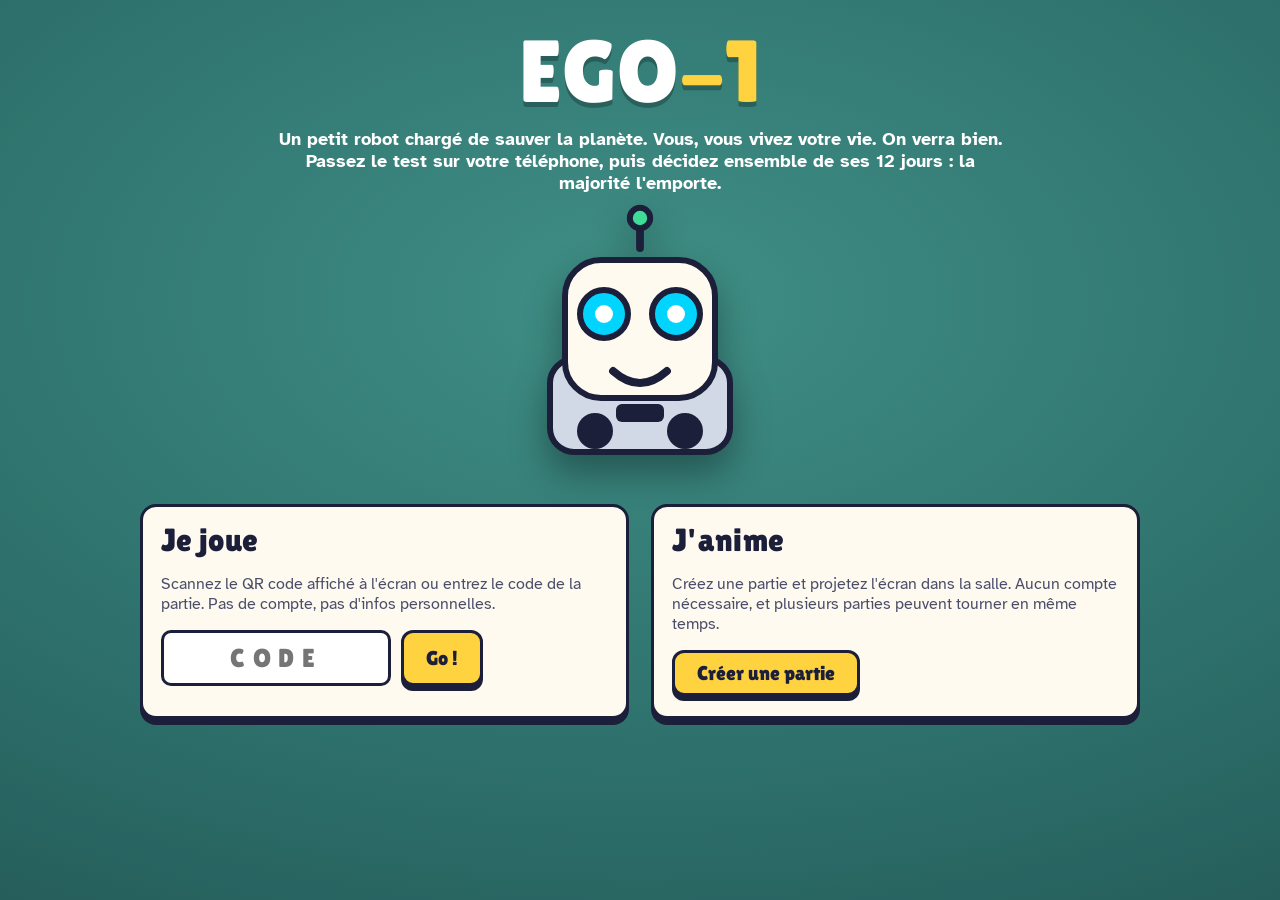
==== static/index.html @ 4ec0e610 "Initial commit" ====
<!doctype html>
<html lang="fr">
<head>
  <meta charset="utf-8">
  <meta name="viewport" content="width=device-width, initial-scale=1">
  <title>EGO-1 — Le petit robot qui en a marre</title>
  <link rel="stylesheet" href="/static/style.css">
</head>
<body>
  <div class="accueil">
    <h1>EGO<b>-1</b></h1>
    <p class="intro">Un petit robot chargé de sauver la planète. Vous, vous vivez votre vie. On verra bien. Passez le test sur votre téléphone, puis décidez ensemble de ses 12 jours : la majorité l'emporte.</p>
    <div id="plateau"></div>
    <div class="choix-roles">
      <div class="fiche">
        <h2>Je joue</h2>
        <p>Scannez le QR code affiché à l'écran ou entrez le code de la partie. Pas de compte, pas d'infos personnelles.</p>
        <form id="rejoindre">
          <input id="code" maxlength="4" placeholder="CODE" autocomplete="off" required>
          <button>Go !</button>
        </form>
        <p id="erreur" class="erreur"></p>
      </div>
      <div class="fiche">
        <h2>J'anime</h2>
        <p>Créez une partie et projetez l'écran dans la salle. Aucun compte nécessaire, et plusieurs parties peuvent tourner en même temps.</p>
        <button id="creer">Créer une partie</button>
      </div>
    </div>
  </div>
  <script src="/static/robot.js"></script>
  <script src="/static/config.js"></script>
  <script>
    const api = (window.EGO1_CONFIG?.backendUrl || "").replace(/\/$/, "");
    document.getElementById("plateau").innerHTML = robotSVG("normal");
    document.getElementById("creer").onclick = async () => {
      const r = await fetch(`${api}/api/parties`, { method: "POST" });
      const { code } = await r.json();
      location.href = `/animateur?code=${code}`;
    };
    document.getElementById("rejoindre").onsubmit = async (e) => {
      e.preventDefault();
      const code = document.getElementById("code").value.trim().toUpperCase();
      const r = await fetch(`${api}/api/parties/${encodeURIComponent(code)}`);
      if (r.ok) location.href = `/jouer?code=${code}`;
      else document.getElementById("erreur").textContent = "Partie introuvable : vérifiez le code affiché à l'écran.";
    };
  </script>
</body>
</html>
---- static/style.css ----
@font-face { font-family: "Atkinson"; font-display: swap; src: url(/static/polices/atkinson-hyperlegible-latin-400-normal.woff2) format("woff2"); }
@font-face { font-family: "Atkinson"; font-weight: 700; font-display: swap; src: url(/static/polices/atkinson-hyperlegible-latin-700-normal.woff2) format("woff2"); }
@font-face { font-family: "Lilita"; font-display: swap; src: url(/static/polices/lilita-one-latin-400-normal.woff2) format("woff2"); }

:root {
  --encre: #1c1f3a; --doux: #4a4e6a; --carte: #fffaf0; --jaune: #ffd23f; --orange: #ff8a3d;
  --vert: #1b9a52; --rouge: #d93636; --bleu: #3d7bf5;
  --A: #3d7bf5; --B: #ffb020; --C: #22b46a; --D: #ff5d8f;
  --titre: "Lilita", "Arial Black", sans-serif;
}
* { box-sizing: border-box; }
html, body { margin: 0; }
html { background: #1f4f4e; }
body {
  font-family: "Atkinson", system-ui, sans-serif; color: var(--encre); min-height: 100vh;
  background: radial-gradient(ellipse 120% 900px at 50% 300px, #3f8f86 0%, #2b6b67 60%, #1f4f4e 100%);
}
h1, h2, h3, .titre { font-family: var(--titre); font-weight: 400; letter-spacing: .3px; margin: 0; }
a { color: var(--bleu); }
.cache { display: none !important; }
.ico { width: 1.25em; height: 1.25em; vertical-align: -.25em; flex: none; }

button, .bouton {
  font: 1.25rem var(--titre); padding: .45em 1.1em; background: var(--jaune); color: var(--encre); cursor: pointer;
  border: 3px solid var(--encre); border-radius: 12px; box-shadow: 0 5px 0 var(--encre); transition: transform .08s, box-shadow .08s;
}
button:hover { transform: translateY(-1px); }
button:active { transform: translateY(4px); box-shadow: 0 1px 0 var(--encre); }
button.secondaire { background: #fff3d6; }
button.petit { font-size: .85rem; padding: .2em .6em; box-shadow: 0 3px 0 var(--encre); border-width: 2px; }
select, input { font: 1.1rem "Atkinson"; font-weight: 700; padding: .4em .6em; border: 3px solid var(--encre); border-radius: 10px; background: #fff; color: var(--encre); }

.fiche { background: var(--carte); border: 3px solid var(--encre); border-radius: 16px; box-shadow: 0 6px 0 var(--encre); padding: 14px 18px; }
.fiche h3 { font-size: 1.5rem; margin-bottom: .4rem; }

/* Plateau */
.plateau { width: 100%; height: auto; display: block; filter: drop-shadow(0 18px 18px rgba(0, 0, 0, .35)); }
.roule { animation: roule linear infinite; }
@keyframes roule { 0% { transform: translate(0, 0); opacity: 0 } 6%, 92% { opacity: 1 } 100% { transform: translate(var(--dx), var(--dy)); opacity: 0 } }
.fumee { animation: fumee 4s ease-out infinite; transform-box: fill-box; transform-origin: center; }
@keyframes fumee { from { transform: translate(0, 0) scale(.5); opacity: .85 } to { transform: translate(10px, -46px) scale(1.7); opacity: 0 } }
.oiseau { animation: vole 3s ease-in-out infinite alternate; }
@keyframes vole { to { transform: translate(6px, -6px) } }

/* Pistes de score */
.pistes .rang { display: grid; grid-template-columns: 26px 130px 1fr 48px; align-items: center; gap: 10px; margin: 7px 0; font-weight: 700; }
.pistes .rang .ico { width: 24px; height: 24px; }
.pistes.comparer .rang { grid-template-columns: 26px 150px 1fr 92px 52px; }
.pistes .rang small { display: block; font-weight: 400; font-size: .78rem; color: var(--doux); line-height: 1.15; }
.piste { position: relative; display: grid; grid-template-columns: repeat(10, 1fr); gap: 3px; }
.piste i { height: 22px; border-radius: 4px; background: #efe5cf; border: 2px solid #d9cba9; }
.piste i.r { background: #ffd0cc; } .piste i.o { background: #ffe8b0; } .piste i.v { background: #c9efd2; }
.jeton {
  position: absolute; top: 50%; width: 32px; height: 32px; margin: -16px 0 0 -16px; border-radius: 50%; border: 3px solid var(--encre);
  display: grid; place-items: center; font: 14px var(--titre); color: #fff; text-shadow: 0 1px 0 var(--encre);
  box-shadow: 0 3px 0 var(--encre); transition: left 1.1s cubic-bezier(.3, 1.4, .5, 1), background .6s;
}
.jeton.fantome { background: #fff !important; color: var(--encre); text-shadow: none; opacity: .75; border-style: dashed; box-shadow: none; }
.delta { font: 1.15rem var(--titre); text-align: right; }
.delta.plus, .ecart.plus { color: var(--vert); } .delta.moins, .ecart.moins { color: var(--rouge); }
.avant-apres { font: 1.2rem var(--titre); text-align: center; white-space: nowrap; }
.avant-apres span { color: var(--doux); }
  width: 72px; height: 72px; border-radius: 50%; background: #3a3f5c; color: #fff; border: 3px solid var(--encre); flex: none;
  display: grid; place-content: center; font: 22px var(--titre); box-shadow: 0 4px 0 var(--encre); line-height: 1; text-align: center;
}

/* En-tête : parcours des années */
.entete { display: flex; align-items: center; gap: 26px; padding: 16px 28px 10px; }
.logo { color: #fff; font-size: 34px; line-height: .95; text-shadow: 0 3px 0 rgba(0, 0, 0, .25); }
.logo b { color: var(--jaune); font-weight: inherit; }
.parcours { flex: 1; display: flex; align-items: center; padding-top: 18px; }
.case {
  position: relative; width: 74px; height: 50px; border-radius: 10px; background: #fff3d6; border: 3px solid var(--encre); flex: none;
  display: grid; place-items: center; font: 20px var(--titre); box-shadow: 0 4px 0 var(--encre); transition: transform .3s;
}
.case.faite { background: #bfe9c9; }
.case.ici { background: var(--jaune); transform: translateY(-4px); }
.case.fin { background: var(--orange); color: #fff; }
.case.fin.ici { background: var(--jaune); color: var(--encre); }
.chemin { flex: 1; min-width: 8px; border-top: 4px dotted #fff3d6; opacity: .7; }
.pion { position: absolute; top: -40px; left: 50%; width: 30px; margin-left: -15px; filter: drop-shadow(0 3px 0 rgba(0, 0, 0, .3)); animation: sautille 1.6s ease-in-out infinite; }
@keyframes sautille { 50% { transform: translateY(-5px) } }
.salle { text-align: right; color: #fff; font-weight: 700; font-size: .95rem; }
.salle .titre { font-size: 30px; color: var(--jaune); letter-spacing: 4px; }
.salle .outils { display: flex; gap: 8px; align-items: center; justify-content: flex-end; margin-top: 4px; font-size: .8rem; }

/* Écran projeté */
.ecran { display: grid; grid-template-columns: minmax(520px, 40%) 1fr; gap: 26px; padding: 4px 28px 24px; align-items: start; }
.ecran .gauche { display: flex; flex-direction: column; gap: 14px; position: sticky; top: 10px; }
.ecran.fin { grid-template-columns: 1fr; }
.ecran.fin .gauche { display: none; }

.evenement { position: relative; background: var(--carte); border: 3px solid var(--encre); border-radius: 18px; box-shadow: 0 6px 0 var(--encre); overflow: hidden; animation: pose .45s cubic-bezier(.3, 1.4, .5, 1); }
@keyframes pose { from { transform: translateY(-30px) rotate(-2deg); opacity: 0 } }
.evenement .bandeau { background: var(--orange); color: #fff; padding: 10px 20px; display: flex; justify-content: space-between; align-items: center; font: 22px var(--titre); border-bottom: 3px solid var(--encre); text-shadow: 0 2px 0 rgba(0, 0, 0, .2); }
.evenement .corps { padding: 14px 22px 18px; }
.evenement h2 { font-size: 40px; margin-bottom: 6px; line-height: 1.05; }
.evenement .texte { font-size: 20px; font-weight: 700; margin: 6px 0; }
.sources { font-size: .8rem; color: var(--doux); margin-top: 4px; }

.chip { display: inline-flex; align-items: center; gap: 4px; font-weight: 700; font-size: .95rem; padding: 2px 10px; border-radius: 999px; border: 2px solid var(--encre); background: #fff; margin: 2px 4px 2px 0; }
.chip.plus { background: #c9efd2; } .chip.moins { background: #ffd0cc; }

/* Cartes de choix */
.main-cartes { display: grid; grid-template-columns: repeat(3, 1fr); gap: 18px; margin-top: 22px; padding: 0 6px; }
.carte {
  position: relative; background: var(--carte); border: 3px solid var(--encre); border-radius: 16px; box-shadow: 0 7px 0 var(--encre);
  display: flex; flex-direction: column; overflow: hidden; transition: transform .35s, opacity .35s, filter .35s; text-align: left; color: var(--encre);
}
.main-cartes .carte { min-height: 270px; animation: distribue .5s backwards cubic-bezier(.3, 1.3, .5, 1); }
.main-cartes .carte:nth-child(1) { transform: rotate(-2.5deg); animation-delay: .1s; }
.main-cartes .carte:nth-child(2) { transform: rotate(-.8deg) translateY(-6px); animation-delay: .2s; }
.main-cartes .carte:nth-child(3) { transform: rotate(.8deg) translateY(-6px); animation-delay: .3s; }
.main-cartes .carte:nth-child(4) { transform: rotate(2.5deg); animation-delay: .4s; }
@keyframes distribue { from { transform: translate(0, 120px) rotate(10deg); opacity: 0 } }
.carte .haut { position: relative; height: 124px; display: grid; place-items: center; border-bottom: 3px solid var(--encre); }
.carte .haut svg { height: 96px; }
.carte .lettre { position: absolute; top: 8px; left: 8px; width: 40px; height: 40px; border-radius: 50%; background: #fff; border: 3px solid var(--encre); display: grid; place-items: center; font: 22px var(--titre); }
.carte.c0 .haut { background: #cfe0ff; } .carte.c1 .haut { background: #ffe6b3; } .carte.c2 .haut { background: #c9f0d6; } .carte.c3 .haut { background: #ffd3e1; }
.carte h3 { font-size: 23px; padding: 12px 14px 8px; line-height: 1.1; flex: 1; }
.carte p { font-size: 15px; padding: 0 14px; margin: 4px 0 12px; color: var(--doux); flex: 1; }
.carte .votes { display: flex; gap: 4px; flex-wrap: wrap; align-items: center; padding: 0 14px 12px; min-height: 30px; font: 1.6rem var(--titre); }
.carte .votes i { width: 16px; height: 16px; border-radius: 50%; border: 2px solid var(--encre); animation: tombe .4s backwards cubic-bezier(.3, 1.5, .5, 1); }
.carte .votes .pourcent { margin-left: auto; }
@keyframes tombe { from { transform: translateY(-30px); opacity: 0 } }
.carte.c0 .votes i { background: var(--A); } .carte.c1 .votes i { background: var(--B); } .carte.c2 .votes i { background: var(--C); } .carte.c3 .votes i { background: var(--D); }
.main-cartes .carte.perdant { opacity: .55; filter: saturate(.4); transform: scale(.95) !important; }
.main-cartes .carte.gagnant { transform: translateY(-16px) scale(1.04) !important; box-shadow: 0 0 0 5px var(--jaune), 0 12px 0 var(--encre); z-index: 2; }
.tampon { position: absolute; top: 10px; right: 8px; transform: rotate(-12deg); border: 3px solid var(--vert); color: var(--vert); font: 16px var(--titre); padding: 1px 8px; border-radius: 6px; background: rgba(255, 255, 255, .9); animation: tamponne .35s cubic-bezier(.3, 1.6, .5, 1); }
@keyframes tamponne { from { transform: rotate(-12deg) scale(2.2); opacity: 0 } }
.carte .forcer { margin: 0 14px 12px; font-size: 1rem; }

.pied { display: flex; align-items: center; gap: 18px; margin-top: 26px; color: #fff; font-size: 22px; font-weight: 700; }
.sablier { width: 78px; height: 78px; border-radius: 50%; background: #fff3d6; color: var(--encre); border: 3px solid var(--encre); display: grid; place-items: center; font: 26px var(--titre); box-shadow: 0 4px 0 var(--encre); flex: none; }
.sablier.urgent { background: #ffd0cc; animation: pulse .5s infinite alternate; }
@keyframes pulse { to { transform: scale(1.08) } }

.decision { margin-top: 26px; animation: pose .5s .3s backwards; }
.decision .titre-decision { display: flex; align-items: center; gap: 14px; color: #fff; font: 38px var(--titre); text-shadow: 0 3px 0 rgba(0, 0, 0, .25); }
.decision .titre-decision .lettre { width: 52px; height: 52px; border-radius: 50%; background: #fff; color: var(--encre); border: 3px solid var(--encre); display: grid; place-items: center; font-size: 28px; flex: none; text-shadow: none; }
.bandeau-info { color: #ffe08a; font-weight: 700; margin: 0 0 6px; }

/* Mode projection : priorité aux éléments lisibles depuis le fond de la salle. */
.mode-projection .entete { padding-top: 22px; }
.mode-projection .logo { font-size: 40px; }
.mode-projection .evenement h2 { font-size: clamp(42px, 4vw, 64px); }
.mode-projection .evenement .texte { font-size: 24px; }
.mode-projection .main-cartes { gap: 24px; }
.mode-projection .main-cartes .carte { min-height: 350px; }
.mode-projection .carte h3 { font-size: 27px; }
.mode-projection .carte p { font-size: 17px; }
.mode-projection .pied { font-size: 25px; }
.mode-projection .sablier { width: 88px; height: 88px; font-size: 30px; }

/* Lobby */
.lobby { display: grid; grid-template-columns: 360px 1fr; gap: 26px; align-items: center; }
.lobby .qr { background: #fff; border: 3px solid var(--encre); border-radius: 18px; padding: 14px; box-shadow: 0 6px 0 var(--encre); }
.lobby .qr img { width: 100%; display: block; }
.lobby .code { font: 110px var(--titre); letter-spacing: 14px; color: var(--jaune); -webkit-text-stroke: 3px var(--encre); line-height: 1; margin: 6px 0; }
.lobby .url { font-weight: 700; word-break: break-all; }
.lobby .nb { font: 30px var(--titre); }
.lobby .texte { font-size: 1.15rem; }
.barre-actions { display: flex; gap: 14px; align-items: center; flex-wrap: wrap; margin-top: 16px; }

.mini-qr { position: fixed; right: 18px; bottom: 18px; background: #fff; border: 3px solid var(--encre); border-radius: 12px; padding: 5px; width: 108px; text-align: center; font: 15px var(--titre); box-shadow: 0 4px 0 var(--encre); z-index: 5; }
.mini-qr img { width: 100%; display: block; }

/* Bilan */
.fin-tete { display: flex; align-items: center; gap: 18px; color: #fff; }
.fin-tete h2 { font-size: 44px; text-shadow: 0 3px 0 rgba(0, 0, 0, .25); }
.fin-grille { display: grid; grid-template-columns: 1fr 1.3fr; gap: 22px; margin-top: 22px; }
.scenario-final h3 { font-size: 2.1rem; color: #c4562a; }
.ruban { display: inline-block; background: var(--encre); color: #fff; font: 1rem var(--titre); padding: 3px 12px; border-radius: 8px; }
.repartition { display: flex; height: 22px; border-radius: 999px; overflow: hidden; margin: .6rem 0; border: 3px solid var(--encre); }
.repartition div { height: 100%; }
.legende { display: flex; flex-wrap: wrap; gap: 4px 14px; font-size: .9rem; font-weight: 700; }
.pastille { display: inline-block; width: .9em; height: .9em; border-radius: 50%; margin-right: .3em; border: 2px solid var(--encre); vertical-align: -.1em; }
.histo { list-style: none; padding: 0; margin: 0; }
.histo li { display: flex; align-items: center; gap: 10px; padding: 5px 0; border-bottom: 2px dashed #e6d9bb; }
.histo .an { font: 1.1rem var(--titre); color: #c4562a; width: 3em; }
.mini-lettre { width: 26px; height: 26px; border-radius: 50%; border: 2px solid var(--encre); display: grid; place-items: center; font: .9rem var(--titre); color: #fff; flex: none; }
.l0 { background: var(--A); } .l1 { background: var(--B); } .l2 { background: var(--C); } .l3 { background: var(--D); }
.questions li { margin: 6px 0; font-size: 1.1rem; }

/* Accueil */
.accueil { max-width: 1040px; margin: 0 auto; padding: 30px 20px 40px; text-align: center; }
.accueil h1 { font-size: clamp(3rem, 9vw, 5.5rem); color: #fff; line-height: .95; text-shadow: 0 5px 0 rgba(0, 0, 0, .25); }
.accueil h1 b { color: var(--jaune); font-weight: inherit; }
.accueil .intro { color: #fff; font-size: 1.15rem; font-weight: 700; max-width: 40em; margin: 14px auto 0; }
.accueil .plateau { max-width: 300px; margin: 0 auto; }
.accueil .choix-roles { display: grid; grid-template-columns: 1fr 1fr; gap: 22px; text-align: left; margin-top: 10px; }
.accueil .fiche h2 { font-size: 2rem; }
.accueil .fiche p { color: var(--doux); }
.accueil form { display: flex; gap: 10px; }
.accueil input { width: 9em; text-transform: uppercase; letter-spacing: .3em; font: 1.6rem var(--titre); text-align: center; }
.erreur { color: var(--rouge); font-weight: 700; }

/* Téléphone */
.mobile { max-width: 480px; margin: 0 auto; padding: 12px 14px 40px; }
.mobile .barre { display: flex; justify-content: space-between; align-items: center; color: #fff; }
.mobile .barre .logo { font-size: 22px; }
.jour-pill { display: inline-block; background: var(--jaune); border: 3px solid var(--encre); border-radius: 10px; padding: 2px 10px; font: 22px var(--titre); box-shadow: 0 3px 0 var(--encre); color: var(--encre); }
.mobile .evenement { margin-top: 12px; }
.mobile .evenement h2 { font-size: 27px; }
.mobile .evenement .texte { font-size: 15.5px; }
.mobile .evenement .bandeau { font-size: 17px; padding: 8px 14px; }
.mobile .evenement .corps { padding: 10px 14px 14px; }
.mobile .pistes { margin-top: 12px; padding: 10px 12px; }
.mobile .pistes .rang { grid-template-columns: 22px 92px 1fr 26px; gap: 6px; margin: 5px 0; font-size: 13px; }
.mobile .pistes .rang .ico { width: 20px; height: 20px; }
.mobile .piste i { height: 14px; }
.mobile .jeton { width: 20px; height: 20px; margin: -10px 0 0 -10px; font-size: 0; border-width: 2px; }
.mobile .rang b { text-align: right; }
.resume { font: 18px var(--titre); display: flex; justify-content: space-between; align-items: center; cursor: pointer; list-style: none; }
.resume::-webkit-details-marker { display: none; }
.main { display: flex; flex-direction: column; gap: 12px; margin-top: 14px; }
.main .carte { flex-direction: row; width: 100%; padding: 0; font: inherit; box-shadow: 0 6px 0 var(--encre); border-radius: 16px; }
.main .carte:active { transform: translateY(3px); }
.main .carte .haut { width: 92px; height: auto; min-height: 96px; border-bottom: 0; border-right: 3px solid var(--encre); flex: none; }
.main .carte .haut svg { width: 70px; height: auto; }
.main .carte .lettre { width: 30px; height: 30px; font-size: 17px; top: 6px; left: 6px; border-width: 2px; }
.main .carte h3 { font-size: 19px; padding: 10px 12px 0; }
.main .carte p { font-size: 13.5px; padding: 0 12px 10px; margin: 4px 0 0; }
.main .carte.choisie { transform: translateY(-3px); box-shadow: 0 0 0 4px var(--jaune), 0 9px 0 var(--encre); }
.confirmation { color: #c9f7d6; font-weight: 700; text-align: center; min-height: 1.4em; }
.attente { text-align: center; color: #fff; }
.attente h2 { font-size: 30px; margin: 16px 0 6px; text-shadow: 0 3px 0 rgba(0, 0, 0, .25); }
.attente p { font-weight: 700; }
.mobile .decision .titre-decision { font-size: 26px; }
.mobile .decision .titre-decision .lettre { width: 40px; height: 40px; font-size: 22px; }
.perso { color: #fff; font-weight: 700; }
.mobile .consequence { font-size: 1.02rem; }
.comparaison { width: 100%; border-collapse: collapse; font-size: .95rem; }
.comparaison th { font: 1rem var(--titre); text-align: center; border-bottom: 3px solid var(--encre); padding: 4px; }
.comparaison th:first-child { text-align: left; }
.comparaison td { padding: 7px 4px; border-bottom: 2px dashed #e6d9bb; text-align: center; font-weight: 700; }
.comparaison td:first-child { text-align: left; }
.comparaison .avant { color: var(--doux); font: 1.2rem var(--titre); }
.comparaison .apres { font: 1.35rem var(--titre); }
.ecart { display: inline-block; min-width: 3em; padding: 1px 8px; border-radius: 999px; border: 2px solid var(--encre); background: #fff; font: 1rem var(--titre); }
.ecart.plus { background: #c9efd2; } .ecart.moins { background: #ffd0cc; }
.mobile .sources a, .attente a { color: #ffe08a; }
.statut-connexion { position: fixed; top: 0; left: 0; right: 0; background: var(--rouge); color: #fff; text-align: center; padding: .3rem; font-weight: 700; z-index: 10; }
.confirmation { min-height: 1.5em; color: #fff; font-size: 1.05rem; font-weight: 700; text-align: center; }
.main .carte { cursor: pointer; }
.main .carte:focus-visible, button:focus-visible, select:focus-visible, input:focus-visible {
  outline: 4px solid var(--jaune);
  outline-offset: 3px;
}
.main .carte.choisie { box-shadow: 0 0 0 5px var(--jaune), 0 8px 0 var(--encre); transform: translateY(-5px); }

@media (max-width: 1200px) {
  .ecran { grid-template-columns: 1fr; }
  .ecran .gauche { position: static; }
  .fin-grille, .lobby { grid-template-columns: 1fr; }
  .parcours .case { width: 56px; font-size: 16px; }
}
@media (max-width: 640px) {
  .accueil .choix-roles { grid-template-columns: 1fr; }
  .entete { flex-wrap: wrap; }
}
@media (prefers-reduced-motion: reduce) {
  *, *::before, *::after { animation: none !important; transition: none !important; }
}

/* EGO-1 : le robot, son humeur et les pictogrammes des cartes */
.robot-fiche { display: grid; place-items: center; padding: 10px; background: #e7f3f1; }
.robot-fiche .plateau, .robot-fin .plateau { max-width: 300px; max-height: 300px; }
.ecran.fin .robot-fin .plateau { max-width: 360px; max-height: 360px; }
.mobile .plateau { max-width: 190px; margin: 8px auto; }
.plateau.robot { transition: filter .4s, transform .4s, opacity .4s; }
.plateau.robot.sad { filter: grayscale(.4) brightness(.88) drop-shadow(0 18px 18px rgba(0, 0, 0, .35)); transform: scale(.95) translateY(4px); }
.plateau.robot.dying { filter: grayscale(.7) brightness(.75) drop-shadow(0 18px 18px rgba(0, 0, 0, .35)); animation: clignote 1.2s infinite; }
.plateau.robot.dead { filter: grayscale(1) brightness(.5) drop-shadow(0 18px 18px rgba(0, 0, 0, .35)); opacity: .6; }
@keyframes clignote { 50% { opacity: .55 } }
.carte .haut .emoji { font-size: 64px; line-height: 1; }
.main .carte .haut .emoji { font-size: 38px; }
.main .carte .haut { align-items: center; }
.pion { width: 30px; }
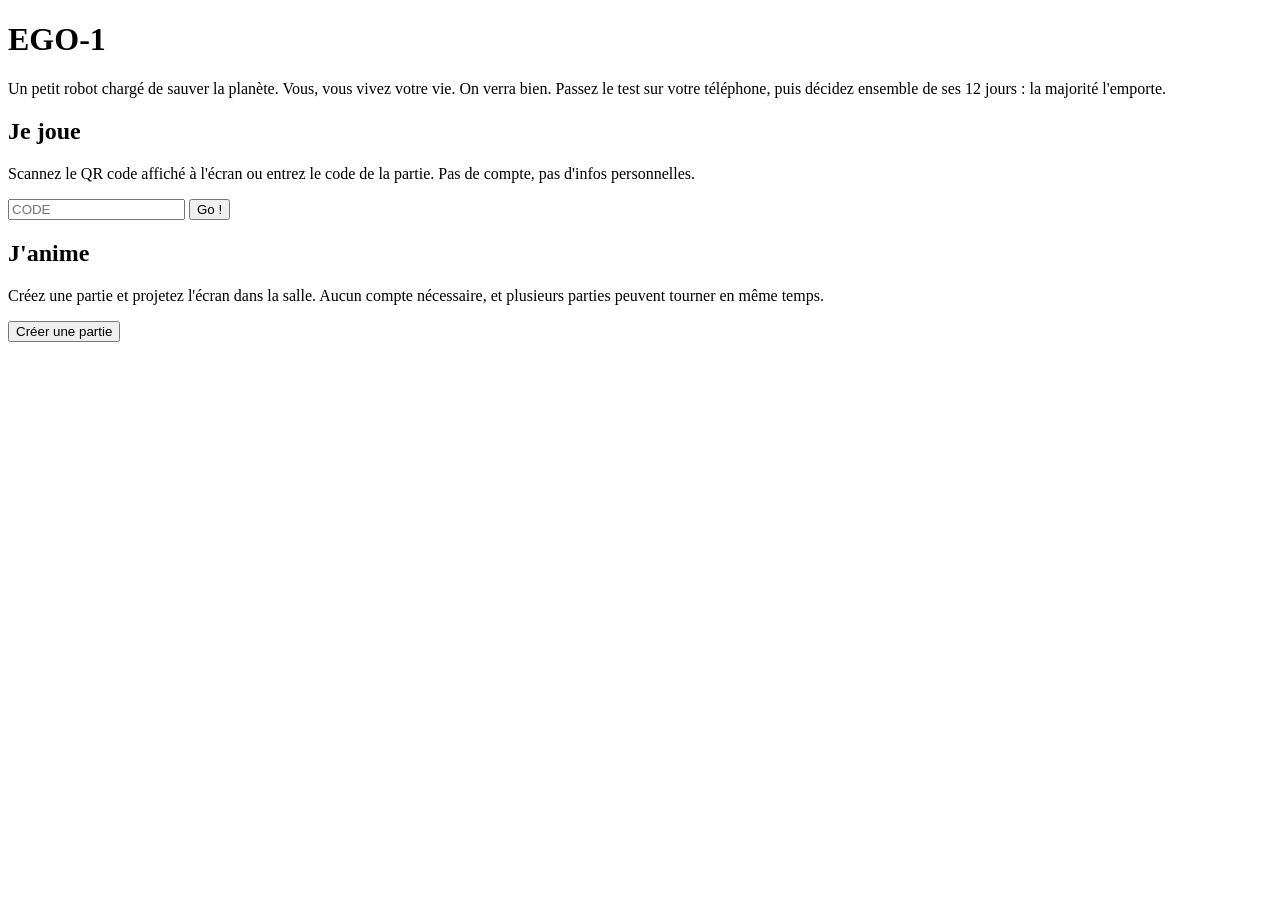
==== commit 3b20491c: "Fix static asset paths for Netlify" ====
--- a/static/index.html
+++ b/static/index.html
@@ -4,7 +4,7 @@
   <meta charset="utf-8">
   <meta name="viewport" content="width=device-width, initial-scale=1">
   <title>EGO-1 — Le petit robot qui en a marre</title>
-  <link rel="stylesheet" href="/static/style.css">
+  <link rel="stylesheet" href="/style.css">
 </head>
 <body>
   <div class="accueil">
@@ -28,8 +28,8 @@
       </div>
     </div>
   </div>
-  <script src="/static/robot.js"></script>
-  <script src="/static/config.js"></script>
+  <script src="/robot.js"></script>
+  <script src="/config.js"></script>
   <script>
     const api = (window.EGO1_CONFIG?.backendUrl || "").replace(/\/$/, "");
     document.getElementById("plateau").innerHTML = robotSVG("normal");
